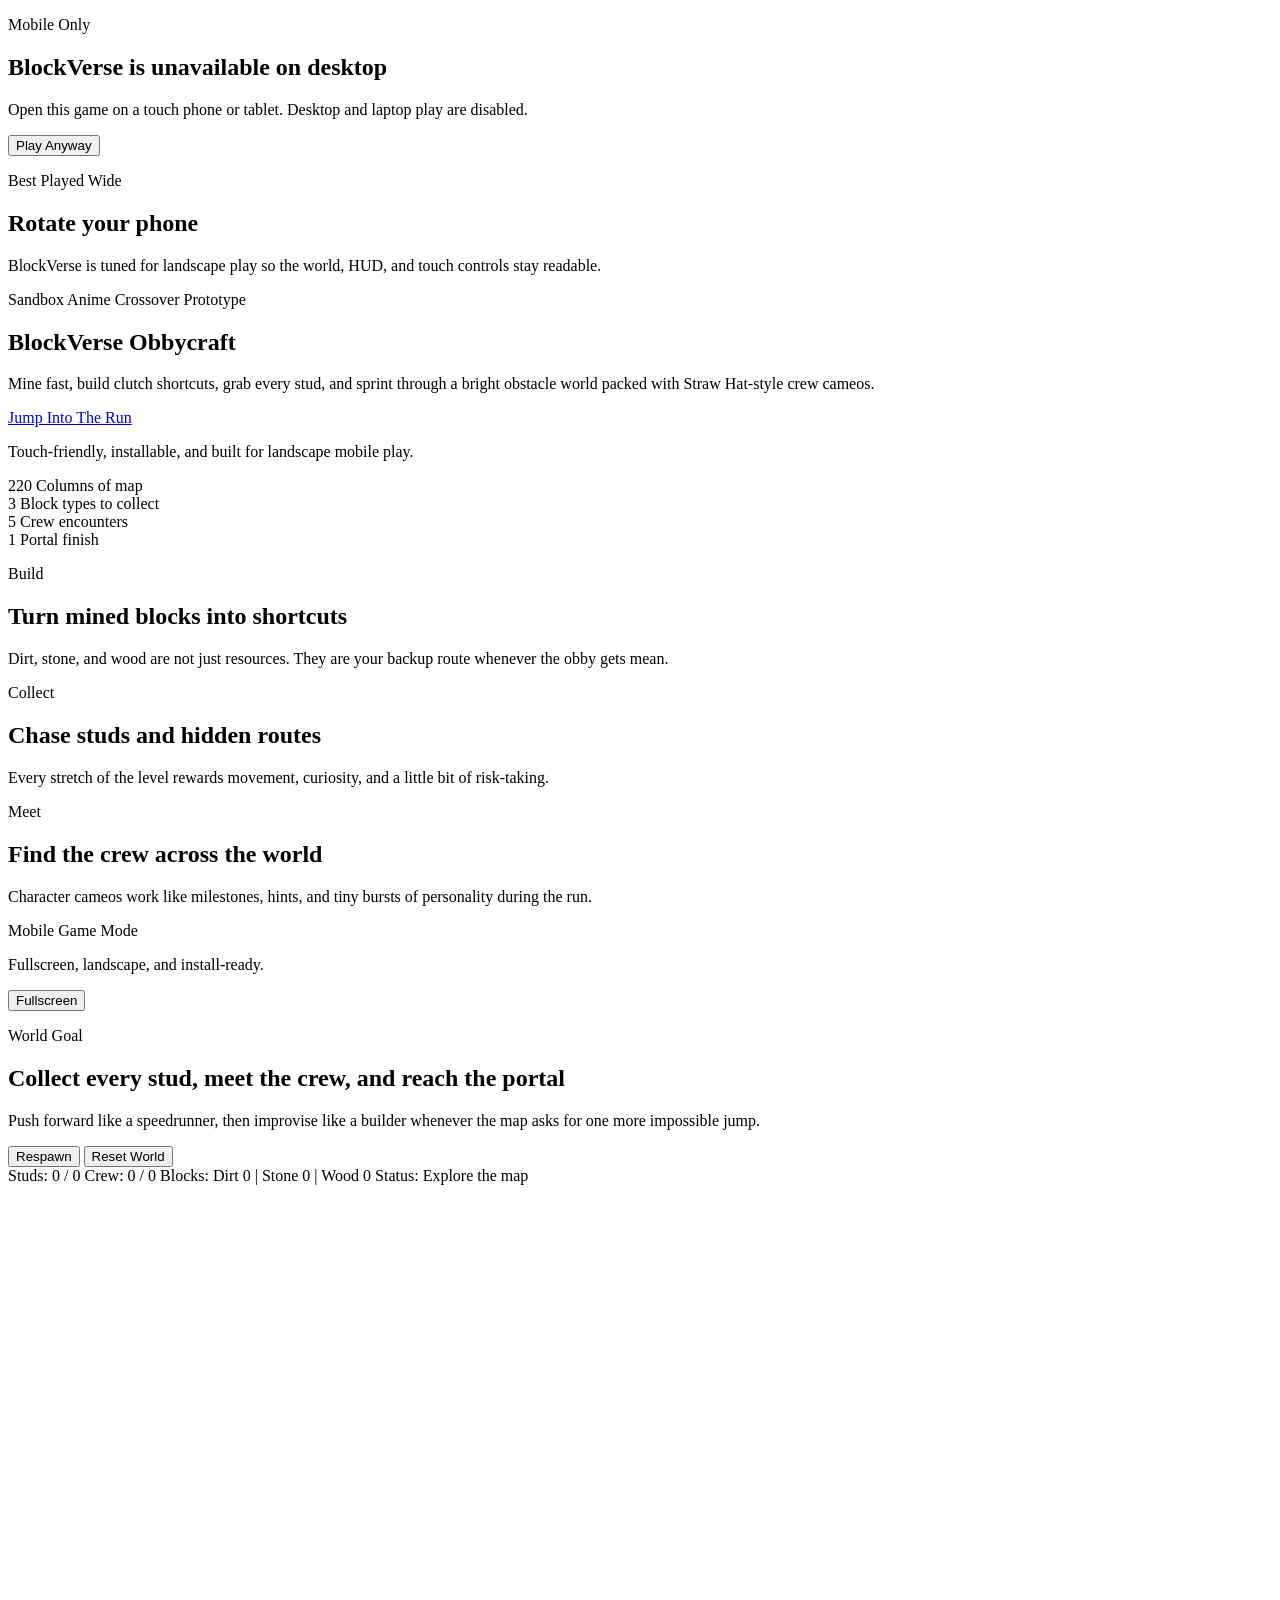
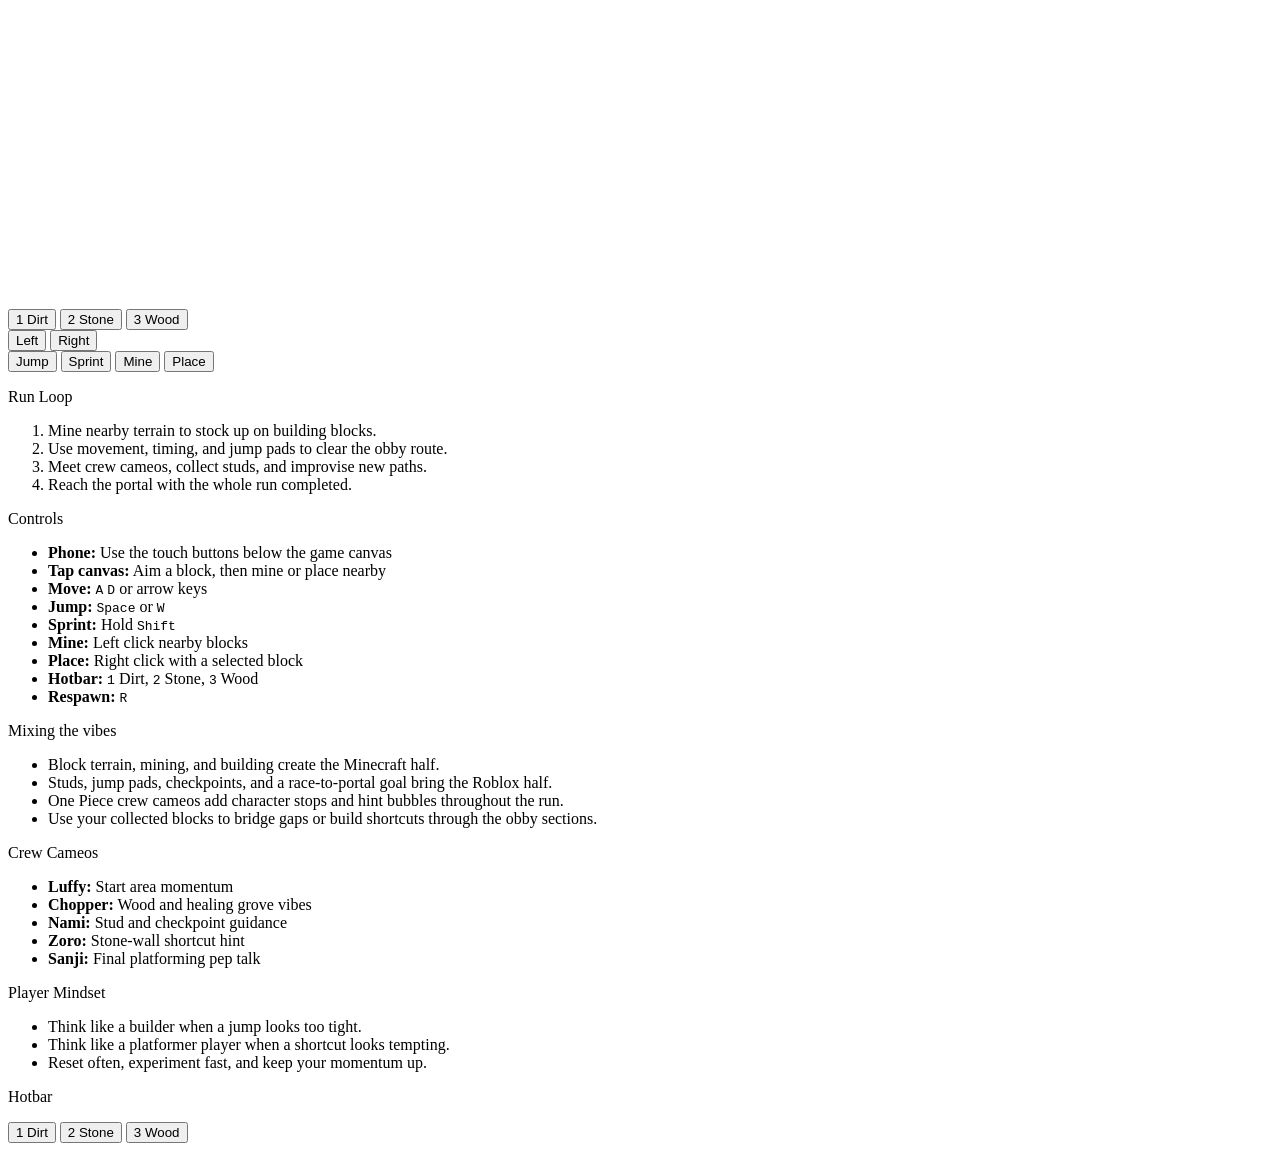
==== index.html @ 0ebfafca "Add site entry HTML" ====
<!DOCTYPE html>
<html lang="en">
  <head>
    <meta charset="UTF-8" />
    <meta
      name="viewport"
      content="width=device-width, initial-scale=1.0, viewport-fit=cover, user-scalable=no"
    />
    <meta name="theme-color" content="#17202f" />
    <meta name="apple-mobile-web-app-capable" content="yes" />
    <meta name="apple-mobile-web-app-status-bar-style" content="black-translucent" />
    <meta name="apple-mobile-web-app-title" content="BlockVerse" />
    <title>BlockVerse Obbycraft</title>
    <link rel="stylesheet" href="./styles.css" />
    <link rel="manifest" href="./manifest.webmanifest" />
    <link rel="icon" href="./assets/icon.svg" type="image/svg+xml" />
    <link rel="apple-touch-icon" href="./assets/generated/icon-192.png" />
  </head>
  <body>
    <div id="desktopBlocker" class="desktop-blocker" aria-hidden="true">
      <div class="desktop-card">
        <p class="label">Mobile Only</p>
        <h2>BlockVerse is unavailable on desktop</h2>
        <p>
          Open this game on a touch phone or tablet. Desktop and laptop play are disabled.
        </p>
        <div class="button-row desktop-blocker-actions">
          <button id="playAnywayButton" type="button" class="accent-button">Play Anyway</button>
        </div>
      </div>
    </div>

    <div id="rotatePrompt" class="rotate-prompt" aria-hidden="true">
      <div class="rotate-card">
        <p class="label">Best Played Wide</p>
        <h2>Rotate your phone</h2>
        <p>
          BlockVerse is tuned for landscape play so the world, HUD, and touch controls
          stay readable.
        </p>
      </div>
    </div>

    <main class="app-shell">
      <section class="hero-panel hero-panel--feature">
        <div class="hero-copy-stack">
          <p class="eyebrow">Sandbox Anime Crossover Prototype</p>
          <h1>BlockVerse Obbycraft</h1>
          <p class="hero-copy">
            Mine fast, build clutch shortcuts, grab every stud, and sprint
            through a bright obstacle world packed with Straw Hat-style crew
            cameos.
          </p>
          <div class="hero-actions">
            <a class="hero-link" href="#gameCanvas">Jump Into The Run</a>
            <p class="hero-note">Touch-friendly, installable, and built for landscape mobile play.</p>
          </div>
        </div>

        <div class="hero-stats" aria-label="Game highlights">
          <article class="stat-chip">
            <span class="stat-value">220</span>
            <span class="stat-label">Columns of map</span>
          </article>
          <article class="stat-chip">
            <span class="stat-value">3</span>
            <span class="stat-label">Block types to collect</span>
          </article>
          <article class="stat-chip">
            <span class="stat-value">5</span>
            <span class="stat-label">Crew encounters</span>
          </article>
          <article class="stat-chip">
            <span class="stat-value">1</span>
            <span class="stat-label">Portal finish</span>
          </article>
        </div>
      </section>

      <section class="feature-band" aria-label="Core features">
        <article class="info-card">
          <p class="label">Build</p>
          <h2>Turn mined blocks into shortcuts</h2>
          <p>
            Dirt, stone, and wood are not just resources. They are your backup
            route whenever the obby gets mean.
          </p>
        </article>
        <article class="info-card">
          <p class="label">Collect</p>
          <h2>Chase studs and hidden routes</h2>
          <p>
            Every stretch of the level rewards movement, curiosity, and a little
            bit of risk-taking.
          </p>
        </article>
        <article class="info-card">
          <p class="label">Meet</p>
          <h2>Find the crew across the world</h2>
          <p>
            Character cameos work like milestones, hints, and tiny bursts of
            personality during the run.
          </p>
        </article>
      </section>

      <section class="layout">
        <div class="stage-card">
          <div class="mobile-launch-bar">
            <div>
              <p class="label">Mobile Game Mode</p>
              <p class="launch-copy">Fullscreen, landscape, and install-ready.</p>
            </div>
            <div class="button-row">
              <button id="fullscreenButton" type="button">Fullscreen</button>
              <button id="installButton" type="button" class="accent-button" hidden>
                Install
              </button>
            </div>
          </div>

          <div class="stage-header">
            <div>
              <p class="label">World Goal</p>
              <h2>Collect every stud, meet the crew, and reach the portal</h2>
              <p class="stage-intro">
                Push forward like a speedrunner, then improvise like a builder
                whenever the map asks for one more impossible jump.
              </p>
            </div>
            <div class="button-row">
              <button id="respawnButton" type="button">Respawn</button>
              <button id="resetButton" type="button" class="accent-button">
                Reset World
              </button>
            </div>
          </div>

          <div class="hud-strip">
            <span id="coinLabel">Studs: 0 / 0</span>
            <span id="crewLabel">Crew: 0 / 0</span>
            <span id="blockLabel">Blocks: Dirt 0 | Stone 0 | Wood 0</span>
            <span id="statusLabel">Status: Explore the map</span>
          </div>

          <div class="canvas-shell">
            <canvas
              id="gameCanvas"
              width="1280"
              height="720"
              aria-label="Playable sandbox platformer canvas"
            ></canvas>
          </div>

          <div id="mobileHotbar" class="mobile-hotbar" aria-label="Mobile block hotbar">
            <button type="button" class="hotbar-slot is-selected" data-slot="dirt">
              1 Dirt
            </button>
            <button type="button" class="hotbar-slot" data-slot="stone">
              2 Stone
            </button>
            <button type="button" class="hotbar-slot" data-slot="wood">
              3 Wood
            </button>
          </div>

          <section class="mobile-controls" aria-label="Mobile touch controls">
            <div class="touch-cluster move-cluster">
              <button id="touchLeft" type="button" class="touch-button">Left</button>
              <button id="touchRight" type="button" class="touch-button">Right</button>
            </div>

            <div class="touch-cluster action-cluster">
              <button id="touchJump" type="button" class="touch-button touch-button-jump">
                Jump
              </button>
              <button id="touchSprint" type="button" class="touch-button">Sprint</button>
              <button id="touchMine" type="button" class="touch-button">Mine</button>
              <button id="touchPlace" type="button" class="touch-button accent-button">
                Place
              </button>
            </div>
          </section>
        </div>

        <aside class="side-panel">
          <section class="info-card">
            <p class="label">Run Loop</p>
            <ol class="story-list">
              <li>Mine nearby terrain to stock up on building blocks.</li>
              <li>Use movement, timing, and jump pads to clear the obby route.</li>
              <li>Meet crew cameos, collect studs, and improvise new paths.</li>
              <li>Reach the portal with the whole run completed.</li>
            </ol>
          </section>

          <section class="info-card">
            <p class="label">Controls</p>
            <ul>
              <li><strong>Phone:</strong> Use the touch buttons below the game canvas</li>
              <li><strong>Tap canvas:</strong> Aim a block, then mine or place nearby</li>
              <li><strong>Move:</strong> <code>A</code> <code>D</code> or arrow keys</li>
              <li><strong>Jump:</strong> <code>Space</code> or <code>W</code></li>
              <li><strong>Sprint:</strong> Hold <code>Shift</code></li>
              <li><strong>Mine:</strong> Left click nearby blocks</li>
              <li><strong>Place:</strong> Right click with a selected block</li>
              <li><strong>Hotbar:</strong> <code>1</code> Dirt, <code>2</code> Stone, <code>3</code> Wood</li>
              <li><strong>Respawn:</strong> <code>R</code></li>
            </ul>
          </section>

          <section class="info-card">
            <p class="label">Mixing the vibes</p>
            <ul>
              <li>Block terrain, mining, and building create the Minecraft half.</li>
              <li>Studs, jump pads, checkpoints, and a race-to-portal goal bring the Roblox half.</li>
              <li>One Piece crew cameos add character stops and hint bubbles throughout the run.</li>
              <li>Use your collected blocks to bridge gaps or build shortcuts through the obby sections.</li>
            </ul>
          </section>

          <section class="info-card">
            <p class="label">Crew Cameos</p>
            <ul>
              <li><strong>Luffy:</strong> Start area momentum</li>
              <li><strong>Chopper:</strong> Wood and healing grove vibes</li>
              <li><strong>Nami:</strong> Stud and checkpoint guidance</li>
              <li><strong>Zoro:</strong> Stone-wall shortcut hint</li>
              <li><strong>Sanji:</strong> Final platforming pep talk</li>
            </ul>
          </section>

          <section class="info-card">
            <p class="label">Player Mindset</p>
            <ul>
              <li>Think like a builder when a jump looks too tight.</li>
              <li>Think like a platformer player when a shortcut looks tempting.</li>
              <li>Reset often, experiment fast, and keep your momentum up.</li>
            </ul>
          </section>

          <section class="info-card">
            <p class="label">Hotbar</p>
            <div id="hotbar" class="hotbar">
              <button type="button" class="hotbar-slot is-selected" data-slot="dirt">
                1 Dirt
              </button>
              <button type="button" class="hotbar-slot" data-slot="stone">
                2 Stone
              </button>
              <button type="button" class="hotbar-slot" data-slot="wood">
                3 Wood
              </button>
            </div>
          </section>
        </aside>
      </section>
    </main>

    <script src="./game.js"></script>
  </body>
</html>
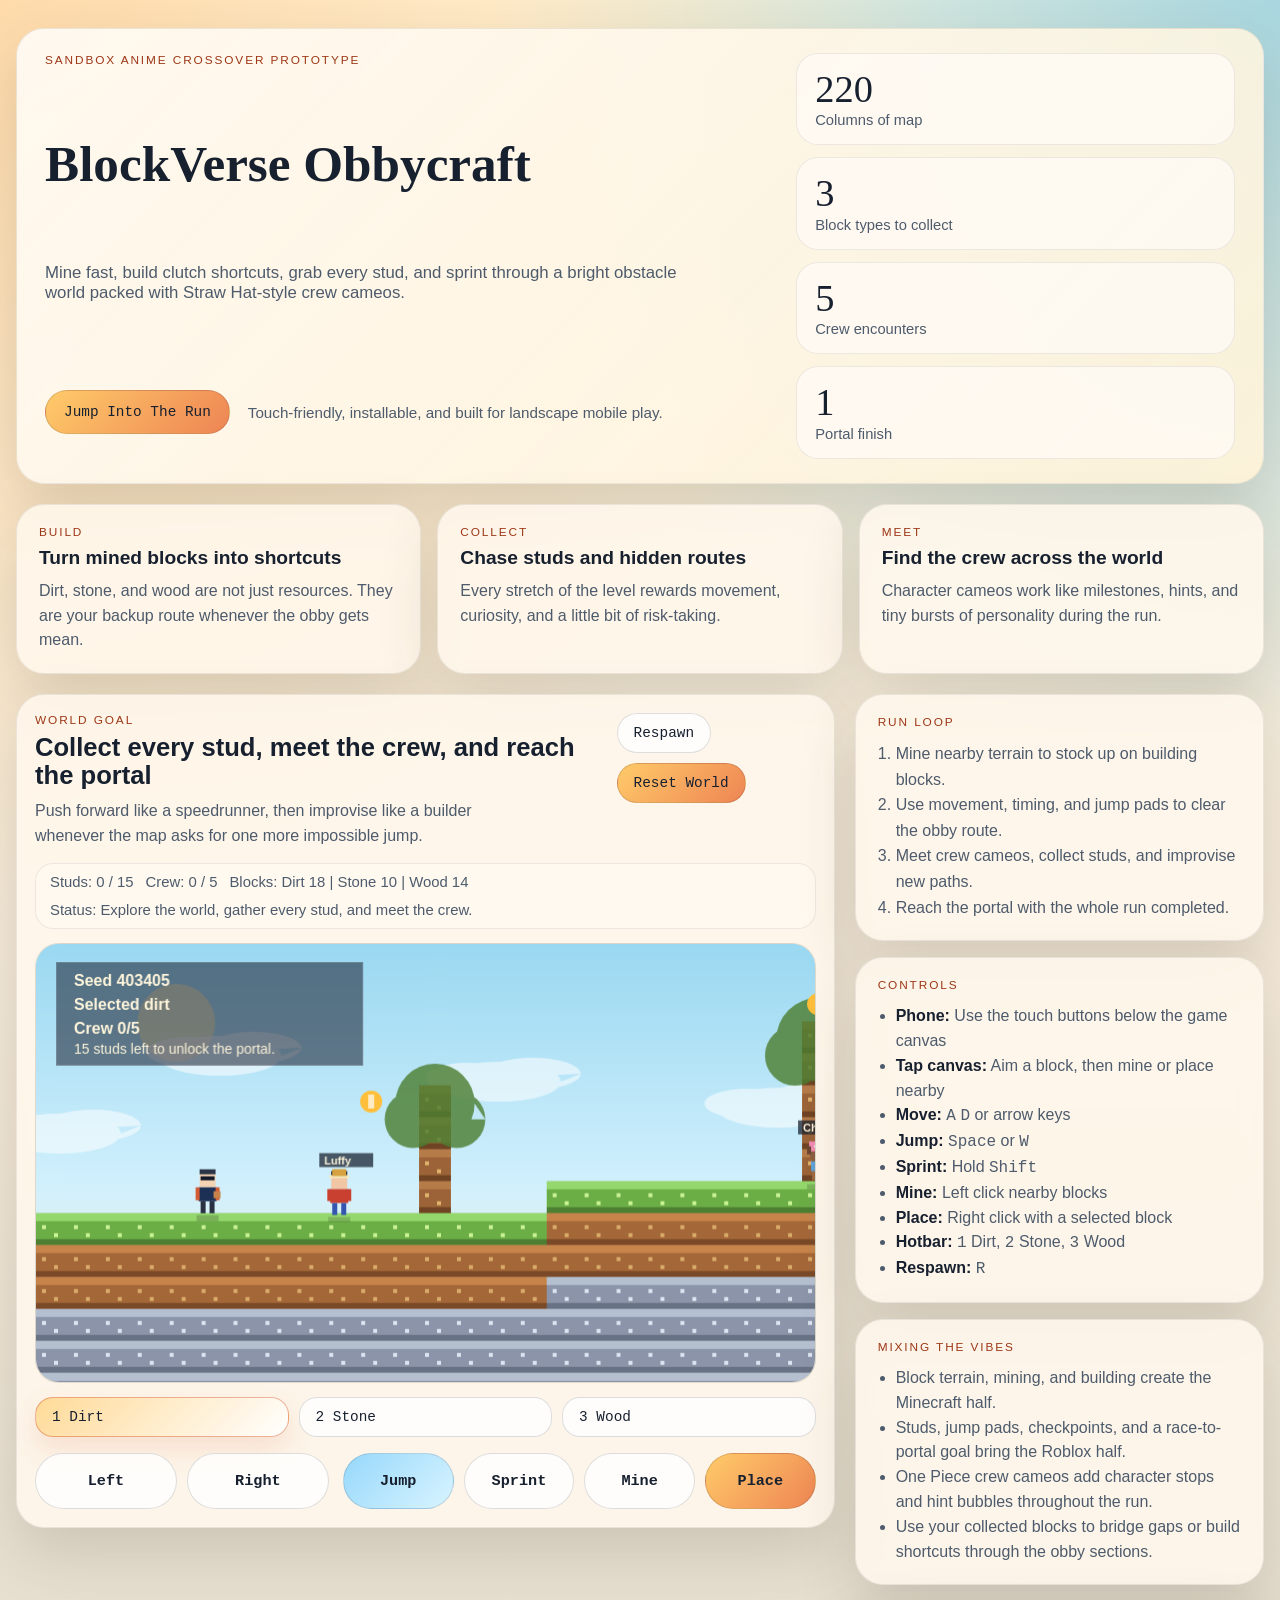
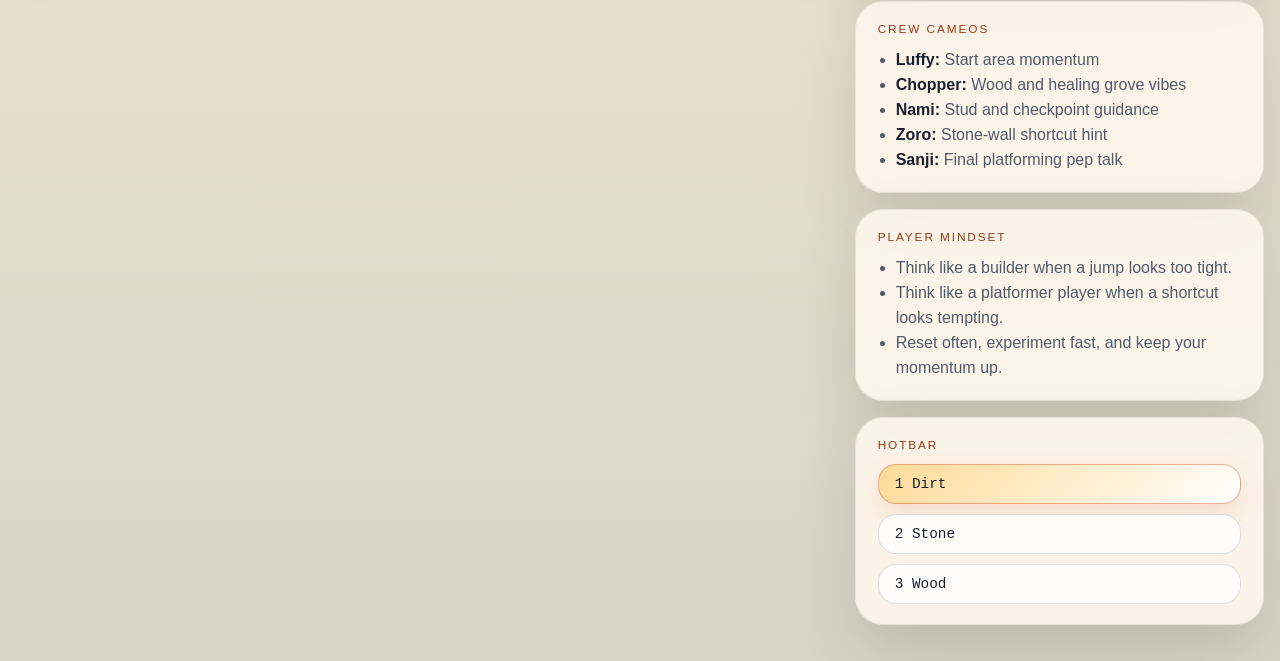
==== commit 080139cc: "Use SVG-only assets for Pages publish" ====
--- a/index.html
+++ b/index.html
@@ -14,7 +14,6 @@
     <link rel="stylesheet" href="./styles.css" />
     <link rel="manifest" href="./manifest.webmanifest" />
     <link rel="icon" href="./assets/icon.svg" type="image/svg+xml" />
-    <link rel="apple-touch-icon" href="./assets/generated/icon-192.png" />
   </head>
   <body>
     <div id="desktopBlocker" class="desktop-blocker" aria-hidden="true">
--- a/styles.css
+++ b/styles.css
@@ -0,0 +1,709 @@
+:root {
+  color-scheme: light;
+  --bg: #f3efe3;
+  --bg-deep: #d4cfbf;
+  --ink: #17202f;
+  --muted: #4d5b6c;
+  --panel: rgba(255, 248, 236, 0.88);
+  --panel-strong: rgba(255, 248, 236, 0.96);
+  --line: rgba(23, 32, 47, 0.12);
+  --accent: #d45c34;
+  --accent-strong: #9d3717;
+  --gold: #ffbf3a;
+  --shadow: 0 24px 60px rgba(53, 47, 33, 0.16);
+}
+
+* {
+  box-sizing: border-box;
+}
+
+body {
+  margin: 0;
+  min-height: 100vh;
+  min-height: 100svh;
+  font-family: "Trebuchet MS", "Gill Sans", sans-serif;
+  color: var(--ink);
+  touch-action: manipulation;
+  overscroll-behavior: none;
+  background:
+    radial-gradient(circle at top left, rgba(255, 204, 143, 0.65), transparent 36%),
+    radial-gradient(circle at top right, rgba(98, 188, 223, 0.55), transparent 30%),
+    linear-gradient(180deg, #fff7df 0%, #f5eada 42%, #d8d4c6 100%);
+}
+
+code,
+button {
+  font-family: "Courier New", Courier, monospace;
+}
+
+.app-shell {
+  width: min(1440px, calc(100vw - 32px));
+  margin: 0 auto;
+  padding: 28px 0 36px;
+}
+
+.rotate-prompt {
+  position: fixed;
+  inset: 0;
+  display: none;
+  align-items: center;
+  justify-content: center;
+  padding: 24px;
+  background: rgba(23, 32, 47, 0.84);
+  backdrop-filter: blur(16px);
+  z-index: 30;
+}
+
+.desktop-blocker {
+  position: fixed;
+  inset: 0;
+  display: none;
+  align-items: center;
+  justify-content: center;
+  padding: 24px;
+  background:
+    radial-gradient(circle at top left, rgba(255, 204, 143, 0.18), transparent 30%),
+    radial-gradient(circle at top right, rgba(98, 188, 223, 0.14), transparent 28%),
+    rgba(23, 32, 47, 0.96);
+  backdrop-filter: blur(16px);
+  z-index: 40;
+}
+
+.desktop-blocker.is-visible {
+  display: flex;
+}
+
+.desktop-card {
+  width: min(560px, 100%);
+  padding: 28px;
+  border-radius: 28px;
+  border: 1px solid rgba(255, 255, 255, 0.12);
+  background: rgba(255, 248, 236, 0.96);
+  box-shadow: var(--shadow);
+}
+
+.desktop-card h2 {
+  margin: 10px 0 12px;
+  font-family: Georgia, "Times New Roman", serif;
+  font-size: clamp(2.1rem, 5vw, 3.4rem);
+  line-height: 0.95;
+}
+
+.desktop-card p:last-child {
+  margin: 0;
+  color: var(--muted);
+  line-height: 1.55;
+}
+
+.desktop-blocker-actions {
+  margin-top: 18px;
+}
+
+.rotate-prompt.is-visible {
+  display: flex;
+}
+
+.rotate-card {
+  width: min(420px, 100%);
+  padding: 24px;
+  border-radius: 28px;
+  border: 1px solid rgba(255, 255, 255, 0.12);
+  background: rgba(255, 248, 236, 0.96);
+  box-shadow: var(--shadow);
+}
+
+.rotate-card h2 {
+  margin: 10px 0 12px;
+  font-family: Georgia, "Times New Roman", serif;
+  font-size: clamp(2rem, 8vw, 2.8rem);
+  line-height: 1;
+}
+
+.rotate-card p:last-child {
+  margin: 0;
+  color: var(--muted);
+  line-height: 1.5;
+}
+
+.hero-panel {
+  margin-bottom: 20px;
+  padding: 24px 28px;
+  border: 1px solid rgba(23, 32, 47, 0.08);
+  border-radius: 28px;
+  background: linear-gradient(135deg, rgba(255, 250, 244, 0.92), rgba(255, 243, 216, 0.88));
+  box-shadow: var(--shadow);
+}
+
+.hero-panel--feature {
+  display: grid;
+  grid-template-columns: minmax(0, 1.5fr) minmax(280px, 0.9fr);
+  gap: 20px;
+  align-items: stretch;
+}
+
+.eyebrow,
+.label {
+  margin: 0;
+  text-transform: uppercase;
+  letter-spacing: 0.16em;
+  font-size: 0.74rem;
+  color: var(--accent-strong);
+}
+
+.hero-panel h1 {
+  margin: 10px 0 12px;
+  font-family: Georgia, "Times New Roman", serif;
+  font-size: clamp(2.4rem, 4vw, 4.4rem);
+  line-height: 0.95;
+}
+
+.hero-copy {
+  max-width: 70ch;
+  margin: 0;
+  color: var(--muted);
+  font-size: 1.05rem;
+}
+
+.hero-copy-stack {
+  display: grid;
+  gap: 14px;
+}
+
+.hero-actions {
+  display: flex;
+  flex-wrap: wrap;
+  gap: 12px 18px;
+  align-items: center;
+}
+
+.hero-link {
+  display: inline-flex;
+  align-items: center;
+  justify-content: center;
+  min-height: 44px;
+  padding: 11px 18px;
+  border: 1px solid rgba(23, 32, 47, 0.14);
+  border-radius: 999px;
+  background: linear-gradient(135deg, #ffcb69, #ee8554);
+  color: var(--ink);
+  font-family: "Courier New", Courier, monospace;
+  font-size: 0.9rem;
+  text-decoration: none;
+  transition:
+    transform 160ms ease,
+    box-shadow 160ms ease,
+    border-color 160ms ease;
+}
+
+.hero-link:hover {
+  transform: translateY(-1px);
+  border-color: rgba(23, 32, 47, 0.22);
+  box-shadow: 0 16px 30px rgba(212, 92, 52, 0.16);
+}
+
+.hero-note {
+  margin: 0;
+  color: var(--muted);
+  font-size: 0.95rem;
+}
+
+.hero-stats {
+  display: grid;
+  gap: 12px;
+}
+
+.stat-chip {
+  display: grid;
+  gap: 4px;
+  padding: 16px 18px;
+  border: 1px solid rgba(23, 32, 47, 0.08);
+  border-radius: 22px;
+  background: rgba(255, 251, 245, 0.82);
+}
+
+.stat-value {
+  font-family: Georgia, "Times New Roman", serif;
+  font-size: clamp(1.7rem, 3vw, 2.5rem);
+  line-height: 1;
+}
+
+.stat-label {
+  color: var(--muted);
+  font-size: 0.92rem;
+}
+
+.feature-band {
+  display: grid;
+  grid-template-columns: repeat(3, minmax(0, 1fr));
+  gap: 16px;
+  margin-bottom: 20px;
+}
+
+.feature-band .info-card h2 {
+  margin: 8px 0 10px;
+  font-size: 1.2rem;
+  line-height: 1.15;
+}
+
+.feature-band .info-card p:last-child {
+  margin: 0;
+  color: var(--muted);
+  line-height: 1.55;
+}
+
+.layout {
+  display: grid;
+  grid-template-columns: minmax(0, 1.8fr) minmax(320px, 0.9fr);
+  gap: 20px;
+  align-items: start;
+}
+
+.stage-card,
+.info-card {
+  border: 1px solid rgba(23, 32, 47, 0.08);
+  border-radius: 28px;
+  background: var(--panel);
+  box-shadow: var(--shadow);
+  backdrop-filter: blur(10px);
+}
+
+.stage-card {
+  padding: 18px;
+}
+
+.mobile-launch-bar {
+  display: none;
+  justify-content: space-between;
+  align-items: center;
+  gap: 14px;
+  padding: 14px 16px;
+  margin-bottom: 14px;
+  border-radius: 20px;
+  border: 1px solid rgba(23, 32, 47, 0.08);
+  background: rgba(255, 250, 241, 0.96);
+}
+
+.launch-copy {
+  margin: 6px 0 0;
+  color: var(--muted);
+  font-size: 0.93rem;
+}
+
+.stage-header {
+  display: flex;
+  justify-content: space-between;
+  gap: 16px;
+  align-items: flex-start;
+  margin-bottom: 14px;
+}
+
+.stage-header h2 {
+  margin: 6px 0 0;
+  font-size: clamp(1.2rem, 2vw, 1.8rem);
+  line-height: 1.1;
+}
+
+.stage-intro {
+  margin: 10px 0 0;
+  max-width: 56ch;
+  color: var(--muted);
+  line-height: 1.55;
+}
+
+.button-row {
+  display: flex;
+  gap: 10px;
+  flex-wrap: wrap;
+}
+
+button {
+  border: 1px solid rgba(23, 32, 47, 0.14);
+  border-radius: 999px;
+  background: rgba(255, 255, 255, 0.82);
+  color: var(--ink);
+  padding: 11px 16px;
+  cursor: pointer;
+  font-size: 0.9rem;
+  transition:
+    transform 160ms ease,
+    background 160ms ease,
+    border-color 160ms ease,
+    box-shadow 160ms ease;
+}
+
+button:hover {
+  transform: translateY(-1px);
+  border-color: rgba(23, 32, 47, 0.22);
+  background: rgba(255, 255, 255, 0.96);
+}
+
+button:active {
+  transform: translateY(0);
+}
+
+.accent-button {
+  background: linear-gradient(135deg, #ffcb69, #ee8554);
+}
+
+.hud-strip {
+  display: flex;
+  gap: 12px;
+  flex-wrap: wrap;
+  padding: 10px 14px;
+  margin-bottom: 14px;
+  border-radius: 18px;
+  background: rgba(255, 250, 241, 0.92);
+  border: 1px solid rgba(23, 32, 47, 0.08);
+  color: var(--muted);
+  font-size: 0.93rem;
+}
+
+.canvas-shell {
+  overflow: hidden;
+  border-radius: 24px;
+  border: 1px solid rgba(23, 32, 47, 0.12);
+  background:
+    linear-gradient(180deg, rgba(255, 247, 228, 0.8), rgba(255, 247, 228, 0.42)),
+    rgba(23, 32, 47, 0.06);
+}
+
+#gameCanvas {
+  display: block;
+  width: 100%;
+  height: auto;
+  aspect-ratio: 16 / 9;
+  background: linear-gradient(180deg, #9ad8f1 0%, #d1f0fd 54%, #fff2d8 100%);
+  touch-action: none;
+}
+
+.side-panel {
+  display: grid;
+  gap: 16px;
+}
+
+.info-card {
+  padding: 20px 22px;
+}
+
+.info-card ul {
+  padding-left: 18px;
+  margin: 12px 0 0;
+  color: var(--muted);
+  line-height: 1.55;
+}
+
+.story-list {
+  padding-left: 18px;
+  margin: 12px 0 0;
+  color: var(--muted);
+  line-height: 1.6;
+}
+
+.hotbar {
+  display: grid;
+  gap: 10px;
+  margin-top: 12px;
+}
+
+.mobile-hotbar {
+  display: grid;
+  grid-template-columns: repeat(3, minmax(0, 1fr));
+  gap: 10px;
+  margin-top: 14px;
+}
+
+.hotbar-slot {
+  justify-content: flex-start;
+  border-radius: 18px;
+  text-align: left;
+}
+
+.hotbar-slot.is-selected {
+  border-color: rgba(212, 92, 52, 0.45);
+  background: linear-gradient(135deg, rgba(255, 215, 142, 0.9), rgba(255, 255, 255, 0.96));
+  box-shadow: 0 12px 28px rgba(212, 92, 52, 0.14);
+}
+
+.mobile-controls {
+  display: grid;
+  grid-template-columns: 1.15fr 1.85fr;
+  gap: 14px;
+  margin-top: 16px;
+}
+
+.touch-cluster {
+  display: grid;
+  gap: 10px;
+}
+
+.move-cluster {
+  grid-template-columns: repeat(2, minmax(0, 1fr));
+}
+
+.action-cluster {
+  grid-template-columns: repeat(4, minmax(0, 1fr));
+}
+
+.touch-button {
+  min-height: 56px;
+  font-size: 0.95rem;
+  font-weight: 700;
+  user-select: none;
+  -webkit-user-select: none;
+  -webkit-tap-highlight-color: transparent;
+}
+
+.touch-button-jump {
+  background: linear-gradient(135deg, #96d8fb, #d9f4ff);
+}
+
+.touch-button.is-pressed,
+.hotbar-slot:active,
+button:active {
+  transform: scale(0.98);
+}
+
+strong {
+  color: var(--ink);
+}
+
+@media (max-width: 1100px) {
+  .hero-panel--feature,
+  .feature-band {
+    grid-template-columns: 1fr;
+  }
+
+  .layout {
+    grid-template-columns: 1fr;
+  }
+}
+
+@media (max-width: 720px) {
+  body {
+    overflow-x: hidden;
+  }
+
+  .app-shell {
+    width: 100vw;
+    padding-top: max(8px, env(safe-area-inset-top));
+    padding-bottom: calc(10px + env(safe-area-inset-bottom));
+  }
+
+  .hero-panel,
+  .stage-card,
+  .info-card {
+    border-radius: 22px;
+  }
+
+  .hero-actions {
+    align-items: flex-start;
+  }
+
+  .stage-header {
+    flex-direction: column;
+  }
+
+  .mobile-launch-bar {
+    display: flex;
+    flex-direction: column;
+    align-items: stretch;
+  }
+
+  .button-row {
+    width: 100%;
+  }
+
+  .button-row button {
+    flex: 1;
+  }
+
+  .hud-strip {
+    display: grid;
+    grid-template-columns: repeat(2, minmax(0, 1fr));
+  }
+
+  .mobile-controls {
+    display: grid;
+  }
+
+  .mobile-hotbar {
+    display: grid;
+  }
+
+  .side-panel {
+    gap: 12px;
+  }
+
+  .info-card {
+    padding: 18px;
+  }
+}
+
+@media (max-width: 720px) and (orientation: landscape) {
+  body {
+    overflow: hidden;
+  }
+
+  .hero-panel,
+  .side-panel {
+    display: none;
+  }
+
+  .app-shell {
+    padding: max(4px, env(safe-area-inset-top)) 0 calc(8px + env(safe-area-inset-bottom));
+  }
+
+  .layout {
+    display: block;
+    gap: 0;
+  }
+
+  .stage-card {
+    min-height: calc(100svh - env(safe-area-inset-top) - env(safe-area-inset-bottom));
+    border-radius: 0;
+    border-left: 0;
+    border-right: 0;
+    padding: 8px;
+  }
+
+  .hud-strip {
+    display: none;
+  }
+
+  .mobile-controls {
+    grid-template-columns: 1.15fr 1.85fr;
+    align-items: stretch;
+    position: sticky;
+    bottom: max(8px, env(safe-area-inset-bottom));
+    z-index: 5;
+    padding: 10px;
+    border-radius: 20px;
+    background: rgba(255, 248, 236, 0.92);
+    backdrop-filter: blur(10px);
+  }
+
+  .mobile-hotbar {
+    position: sticky;
+    bottom: calc(86px + env(safe-area-inset-bottom));
+    z-index: 4;
+    padding: 8px;
+    border-radius: 18px;
+    background: rgba(255, 248, 236, 0.88);
+    backdrop-filter: blur(10px);
+  }
+
+  .mobile-launch-bar,
+  .stage-header {
+    margin-bottom: 8px;
+  }
+
+  .mobile-launch-bar {
+    padding: 12px;
+  }
+
+  .touch-button {
+    min-height: 58px;
+    font-size: 1rem;
+  }
+}
+
+@media (max-width: 520px) {
+  .hero-panel {
+    padding: 18px;
+  }
+
+  .hero-panel h1 {
+    font-size: clamp(2rem, 9vw, 2.8rem);
+  }
+
+  .action-cluster {
+    grid-template-columns: repeat(2, minmax(0, 1fr));
+  }
+
+  .touch-button {
+    min-height: 52px;
+  }
+}
+
+@media (max-width: 720px) and (orientation: portrait) {
+  .rotate-prompt {
+    inset: auto 12px 12px;
+    padding: 0;
+    background: none;
+    backdrop-filter: none;
+    align-items: stretch;
+    justify-content: flex-end;
+    pointer-events: none;
+  }
+
+  .rotate-prompt.is-visible {
+    display: flex;
+  }
+
+  .rotate-card {
+    width: 100%;
+    max-width: 420px;
+    padding: 16px 18px;
+    border-radius: 20px;
+    box-shadow: 0 18px 44px rgba(23, 32, 47, 0.2);
+    pointer-events: auto;
+  }
+
+  .hero-panel,
+  .side-panel {
+    display: none;
+  }
+
+  .app-shell {
+    width: 100vw;
+    padding: 0;
+  }
+
+  .layout {
+    display: block;
+  }
+
+  .stage-card {
+    display: flex;
+    flex-direction: column;
+    gap: 10px;
+    min-height: 100svh;
+    border-radius: 0;
+    border: 0;
+    background: transparent;
+    box-shadow: none;
+    padding: 0 0 12px;
+  }
+
+  .canvas-shell {
+    order: 1;
+    border-radius: 0;
+    border-left: 0;
+    border-right: 0;
+  }
+
+  .hud-strip {
+    order: 2;
+    margin: 0 8px;
+  }
+
+  .mobile-hotbar {
+    order: 3;
+    margin: 0 8px;
+  }
+
+  .mobile-controls {
+    order: 4;
+    margin: 0 8px;
+  }
+
+  .mobile-launch-bar {
+    order: 5;
+    margin: 0 8px;
+  }
+
+  .stage-header {
+    order: 6;
+    margin: 0 8px;
+  }
+}
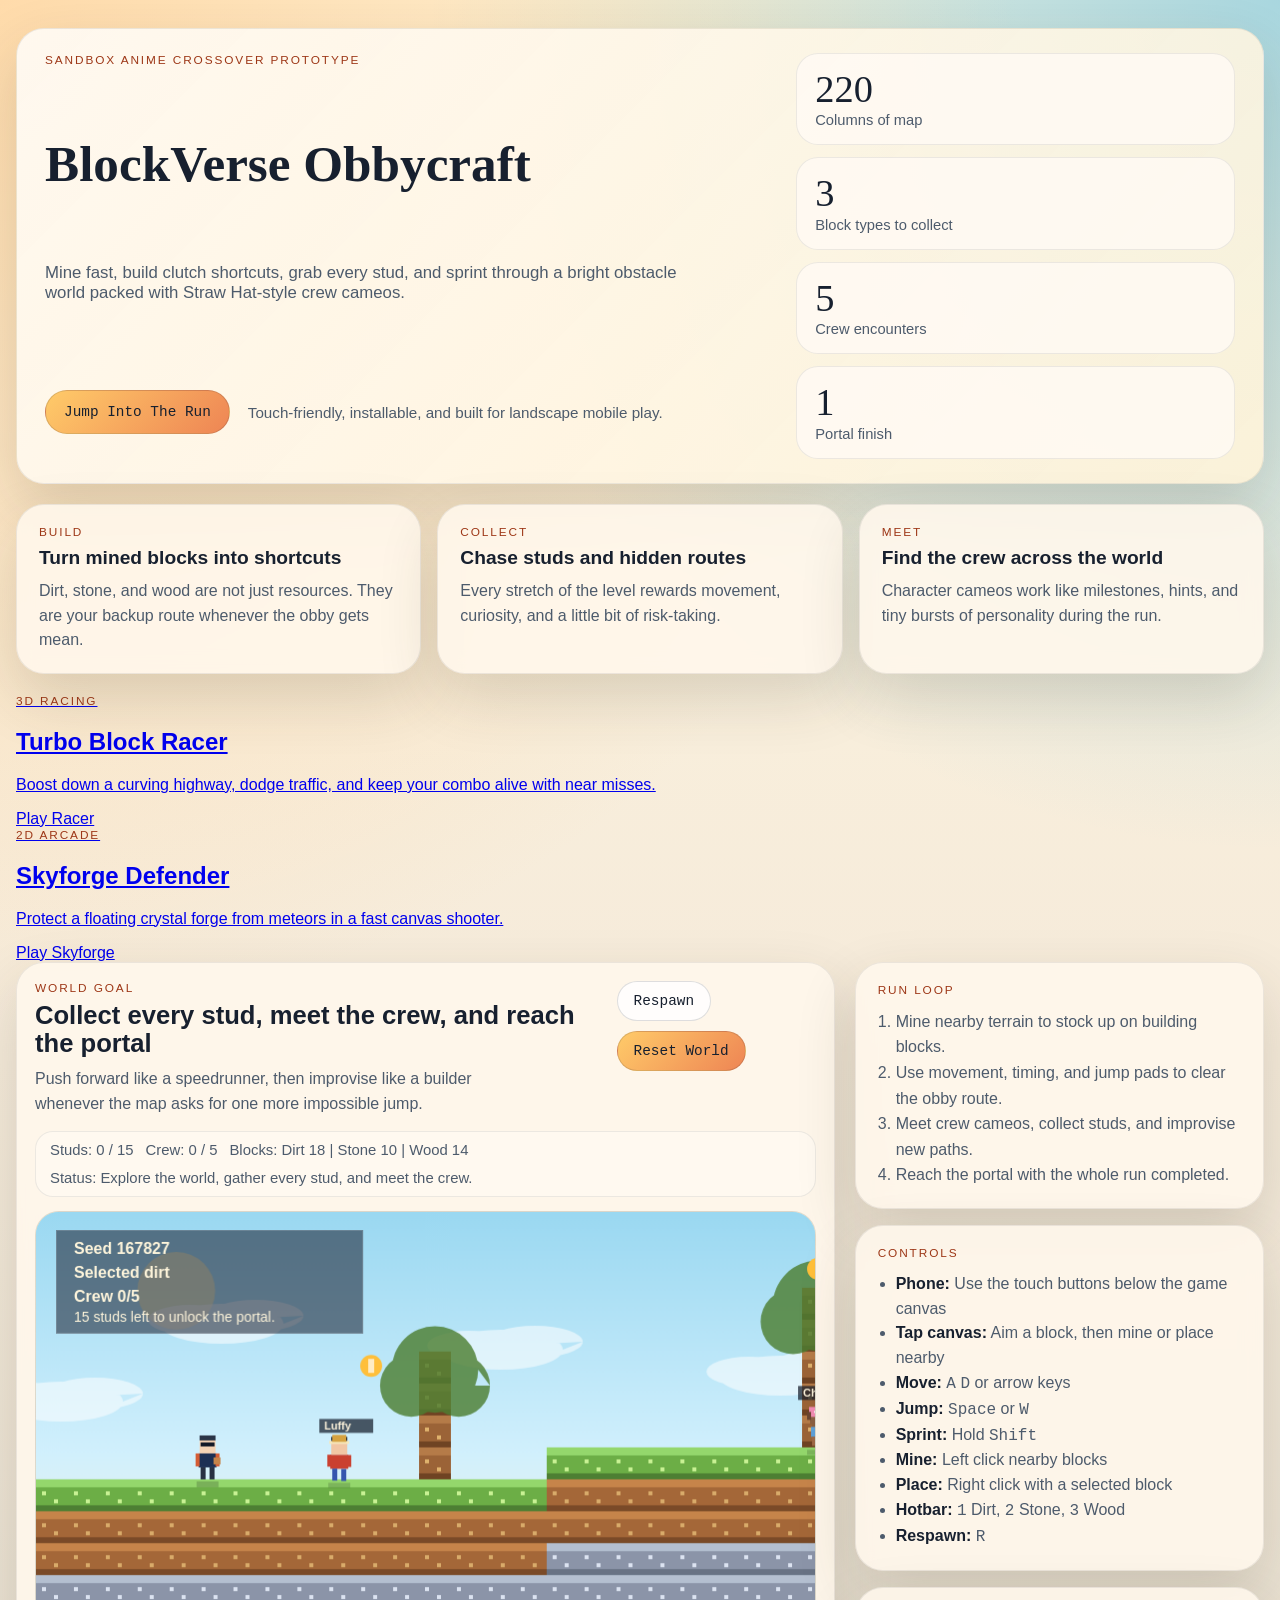
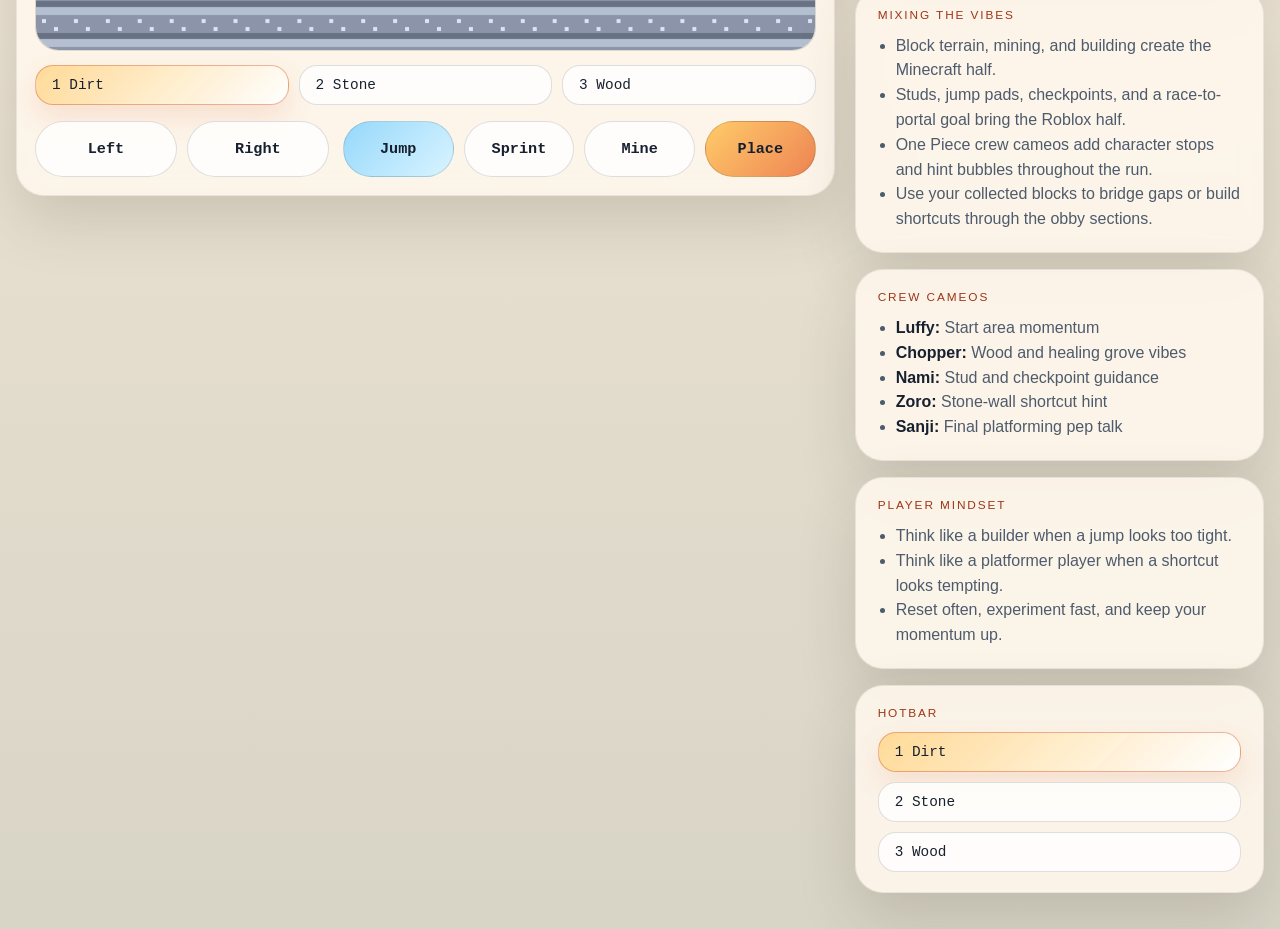
==== commit 43aca27f: "Add links to new arcade games" ====
--- a/index.html
+++ b/index.html
@@ -12,8 +12,10 @@
     <meta name="apple-mobile-web-app-title" content="BlockVerse" />
     <title>BlockVerse Obbycraft</title>
     <link rel="stylesheet" href="./styles.css" />
+    <link rel="stylesheet" href="./games.css" />
     <link rel="manifest" href="./manifest.webmanifest" />
     <link rel="icon" href="./assets/icon.svg" type="image/svg+xml" />
+    <link rel="apple-touch-icon" href="./assets/generated/icon-192.png" />
   </head>
   <body>
     <div id="desktopBlocker" class="desktop-blocker" aria-hidden="true">
@@ -103,6 +105,21 @@
         </article>
       </section>
 
+      <section class="game-link-grid" aria-label="More playable games">
+        <a class="game-link-card game-link-card--racer" href="./racer.html">
+          <p class="label">3D Racing</p>
+          <h2>Turbo Block Racer</h2>
+          <p>Boost down a curving highway, dodge traffic, and keep your combo alive with near misses.</p>
+          <span>Play Racer</span>
+        </a>
+        <a class="game-link-card game-link-card--skyforge" href="./skyforge.html">
+          <p class="label">2D Arcade</p>
+          <h2>Skyforge Defender</h2>
+          <p>Protect a floating crystal forge from meteors in a fast canvas shooter.</p>
+          <span>Play Skyforge</span>
+        </a>
+      </section>
+
       <section class="layout">
         <div class="stage-card">
           <div class="mobile-launch-bar">
